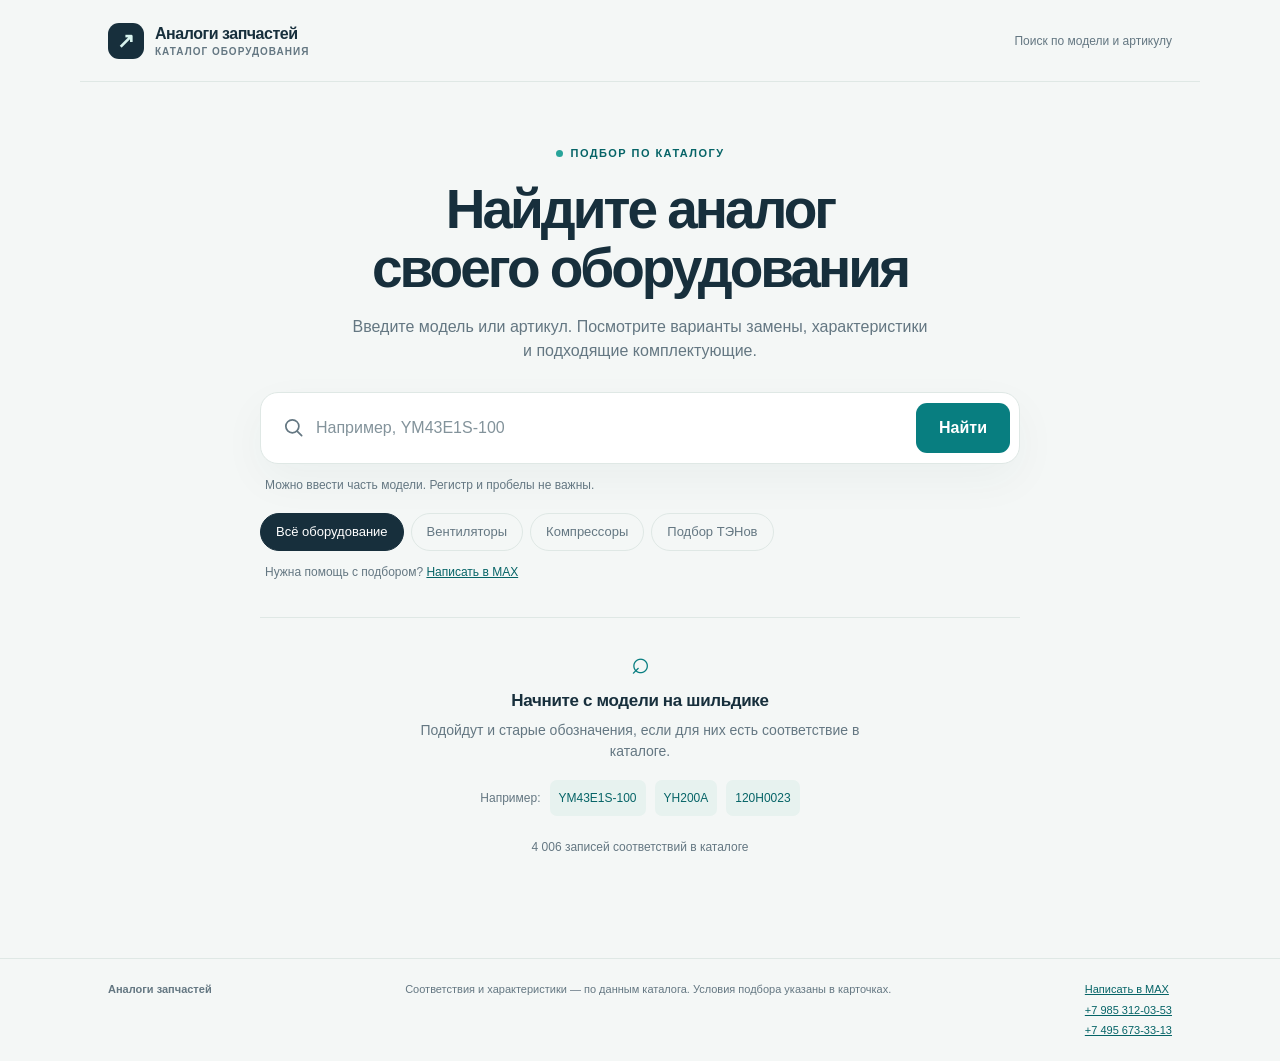
==== index.html @ 57da856e "Add files via upload" ====
<!doctype html>
<html lang="ru">
<head>
<meta charset="utf-8"><meta name="viewport" content="width=device-width, initial-scale=1"><meta name="theme-color" content="#f4f7f6">
<meta name="description" content="Поиск аналогов запчастей по модели или артикулу. Компрессоры, вентиляторы и подбор ТЭНов.">
<title>Аналоги запчастей — поиск по каталогу</title>
<link rel="stylesheet" href="./assets/site.css">
<script defer src="./assets/vendor/jszip.min.js"></script><script type="module" src="./assets/app.js"></script>
</head>
<body>
<header class="shell topbar"><a class="brand" href="./" aria-label="Аналоги запчастей, главная"><span class="mark" aria-hidden="true">↗</span><span>Аналоги запчастей<small>Каталог оборудования</small></span></a><span class="top-note">Поиск по модели и артикулу</span></header>
<main class="shell">
<section class="intro"><div class="eyebrow"><span class="dot"></span>Подбор по каталогу</div><h1>Найдите аналог<br>своего оборудования</h1><p>Введите модель или артикул. Посмотрите варианты замены, характеристики и подходящие комплектующие.</p></section>
<section class="search-area" aria-label="Поиск оборудования">
<form class="search-card" id="searchForm" role="search"><svg class="search-icon" viewBox="0 0 24 24" fill="none" aria-hidden="true"><circle cx="10.8" cy="10.8" r="6.8" stroke="currentColor" stroke-width="1.8"/><path d="m16 16 4.5 4.5" stroke="currentColor" stroke-width="1.8" stroke-linecap="round"/></svg><input id="query" type="search" autocomplete="off" aria-label="Модель или артикул" placeholder="Например, YM43E1S-100" maxlength="180" aria-describedby="searchHint"><button class="clear" type="button" id="clearBtn" aria-label="Очистить поиск" hidden>×</button><button class="primary search-btn" type="submit" id="findBtn" disabled>Найти</button></form>
<p class="hint" id="searchHint">Можно ввести часть модели. Регистр и пробелы не важны.</p><div class="filters" id="filters" role="group" aria-label="Категория оборудования"><button class="chip active" type="button" data-category="" aria-pressed="true">Всё оборудование</button></div><p class="hint max-slot"></p></section>
<div class="load-state" id="loadState" role="status"><span class="spinner" aria-hidden="true"></span>Загружаем каталог…</div>
<section class="welcome" id="welcome" hidden><div class="welcome-icon" aria-hidden="true">⌕</div><h2>Начните с модели на шильдике</h2><p>Подойдут и старые обозначения, если для них есть соответствие в каталоге.</p><div class="examples"><span>Например:</span><button type="button" data-example="YM43E1S-100">YM43E1S-100</button><button type="button" data-example="YH200A">YH200A</button><button type="button" data-example="120H0023">120H0023</button></div><span class="catalog-count" id="catalogCount"></span></section>
<section class="results" id="results" hidden aria-label="Результаты поиска"><div class="results-head"><h2>Результаты поиска</h2><span class="count" id="count" role="status"></span></div><div class="cards" id="cards"></div><button class="secondary more" id="moreBtn" type="button" hidden>Показать ещё</button></section>
<section class="empty-state" id="empty" hidden><h2>В каталоге не нашлось совпадений</h2><p>Проверьте модель или попробуйте другую часть кода.</p><p class="contact-slot"></p></section>
</main>
<footer><div class="shell foot"><strong>Аналоги запчастей</strong><span>Соответствия и характеристики — по данным каталога. Условия подбора указаны в карточках.</span><span class="contact-slot"></span></div></footer>
<div id="toast" class="toast" role="status" hidden></div>
</body></html>
---- assets/site.css ----
:root{--ink:#172f3c;--muted:#647782;--accent:#087e80;--accent-dark:#066467;--line:#dfe8e5;--paper:#fff;--bg:#f4f7f6;--soft:#e7f2ef;--shadow:0 16px 45px #163d3b0b;--danger:#a43232}
*{box-sizing:border-box}body{margin:0;background:var(--bg);color:var(--ink);font:16px/1.5 -apple-system,BlinkMacSystemFont,"Segoe UI",sans-serif;-webkit-font-smoothing:antialiased}button,input,select{font:inherit}button,a{-webkit-tap-highlight-color:transparent}button{cursor:pointer}button:disabled{opacity:.55;cursor:wait}a{color:var(--accent-dark)}button:focus-visible,a:focus-visible,summary:focus-visible,input:focus-visible{outline:3px solid #63b5ab;outline-offset:4px}[hidden]{display:none!important}.shell{max-width:1120px;margin:auto;padding:0 28px}.topbar{min-height:82px;display:flex;align-items:center;justify-content:space-between;gap:18px;border-bottom:1px solid var(--line)}.brand{display:flex;align-items:center;gap:11px;font-weight:750;letter-spacing:-.03em;color:var(--ink);text-decoration:none}.mark{width:36px;height:36px;border-radius:11px;background:var(--ink);display:grid;place-items:center;color:#d9f4ef;font-size:21px}.brand small{display:block;color:var(--muted);font-size:10px;letter-spacing:.1em;text-transform:uppercase;font-weight:650;margin-top:-2px}.top-note{font-size:12px;color:var(--muted)}main{min-height:calc(100vh - 162px);padding-top:58px!important;padding-bottom:72px!important}.intro{max-width:750px;margin:0 auto 29px;text-align:center}.eyebrow{display:inline-flex;align-items:center;gap:8px;color:var(--accent-dark);font-weight:750;font-size:11px;letter-spacing:.13em;text-transform:uppercase}.dot{width:7px;height:7px;background:#28a49a;border-radius:50%}h1{font-size:clamp(34px,5vw,55px);line-height:1.08;letter-spacing:-.055em;margin:16px 0;font-weight:720}.intro p{max-width:580px;margin:auto;color:var(--muted);font-size:16px}.search-area{max-width:760px;margin:auto}.search-card{background:var(--paper);border:1px solid var(--line);border-radius:18px;padding:9px;box-shadow:var(--shadow);display:flex;align-items:center;gap:7px}.search-icon{width:23px;height:23px;margin-left:12px;color:var(--muted);flex:none}.search-card input{min-width:0;flex:1;border:0;outline:0;background:transparent;color:var(--ink);font-size:16px;padding:14px 4px;width:100%}.search-card input:focus-visible{outline-offset:0;outline-width:2px;border-radius:6px}.search-card input::-webkit-search-cancel-button{display:none}.search-card input::placeholder{color:#83939b}.clear{border:0;background:transparent;color:var(--muted);border-radius:10px;min-width:38px;min-height:44px;font-size:22px}.clear:hover{background:var(--bg)}.primary{border:0;border-radius:11px;background:var(--accent);color:white;font-weight:650;padding:13px 23px;min-height:46px}.primary:hover{background:var(--accent-dark)}.hint{margin:12px 5px;color:var(--muted);font-size:12px}.filters{display:flex;flex-wrap:wrap;gap:7px;margin-top:19px}.chip{border:1px solid var(--line);border-radius:30px;background:transparent;padding:8px 15px;color:var(--muted);font-size:13px;min-height:38px}.chip.active{background:var(--ink);color:white;border-color:var(--ink)}.chip:hover:not(.active){background:white;color:var(--ink)}.load-state{max-width:760px;margin:32px auto;text-align:center;color:var(--muted);font-size:14px}.spinner{display:inline-block;width:15px;height:15px;border:2px solid var(--line);border-top-color:var(--accent);border-radius:50%;vertical-align:-2px;margin-right:10px;animation:spin 1s linear infinite}@keyframes spin{to{transform:rotate(360deg)}}.welcome{max-width:760px;text-align:center;margin:36px auto 0;padding:28px;border-top:1px solid var(--line)}.welcome-icon{font-size:32px;line-height:1;color:var(--accent)}.welcome h2{font-size:17px;margin:10px 0 7px;letter-spacing:-.02em}.welcome p{max-width:480px;margin:0 auto;color:var(--muted);font-size:14px}.examples{display:flex;flex-wrap:wrap;justify-content:center;align-items:center;gap:4px 9px;margin:18px 0;font-size:12px;color:var(--muted)}.examples button{border:0;background:var(--soft);border-radius:7px;color:var(--accent-dark);padding:7px 9px;min-height:36px}.catalog-count{color:var(--muted);font-size:12px}.results{margin:36px auto 0;max-width:960px}.results-head{display:flex;align-items:center;justify-content:space-between;gap:15px;margin-bottom:16px}.results-head h2{font-size:20px;letter-spacing:-.025em;margin:0}.count{font-size:12px;color:var(--muted);text-align:right}.cards{display:grid;grid-template-columns:1fr 1fr;gap:16px;align-items:start}.card{min-width:0;background:var(--paper);border:1px solid var(--line);border-radius:17px;overflow:hidden;box-shadow:0 5px 18px #183d3b04}.card-top{padding:19px 21px 17px;border-bottom:1px solid var(--line);background:linear-gradient(130deg,#f8fbfa,white)}.kicker{color:var(--muted);font-size:11px;letter-spacing:.07em;text-transform:uppercase;font-weight:650}.model{font-size:22px;font-weight:740;letter-spacing:-.035em;margin:3px 0;overflow-wrap:anywhere;white-space:pre-line}.brand-name{color:var(--muted);font-size:12px}.card-category{display:inline-block;margin-top:9px;font-size:10px;letter-spacing:.03em;background:var(--soft);color:var(--accent-dark);padding:3px 8px;border-radius:6px}.match{padding:17px 21px;border-bottom:1px solid var(--line)}.match:last-child{border-bottom:0}.match-label{font-size:11px;color:var(--accent-dark);font-weight:650;margin-bottom:5px}.match-label.caution{color:#946322}.match-line{display:flex;align-items:start;justify-content:space-between;gap:10px}.match-model{font-size:16px;font-weight:680;overflow-wrap:anywhere;white-space:pre-line;line-height:1.4}.copy{display:inline-flex;align-items:center;gap:5px;flex:none;border:1px solid var(--line);background:white;color:var(--muted);padding:7px 9px;border-radius:8px;font-size:11px;min-height:36px}.copy:hover{border-color:var(--accent);color:var(--accent)}.copy svg{width:13px;height:13px}.details{margin-top:11px;font-size:12px;color:var(--muted)}summary{cursor:pointer;min-height:28px;padding:3px 0;color:var(--accent-dark);list-style-position:inside}.spec-block{margin:10px 0;white-space:pre-line;overflow-wrap:anywhere}.spec-block strong{display:block;color:var(--ink);font-size:11px;margin-bottom:3px}.spec-block p{margin:0}.card-more{border:0;border-top:1px solid var(--line);width:100%;color:var(--accent-dark);background:#fafcfb;padding:13px;font-size:13px}.secondary{border:1px solid var(--line);border-radius:10px;background:white;color:var(--ink);min-height:44px;padding:10px 20px;font-weight:600}.secondary:hover{border-color:var(--accent)}.more{display:block;margin:24px auto 0}.empty-state{max-width:760px;margin:34px auto;text-align:center;padding:32px 22px;border:1px dashed #ccdcd7;border-radius:16px;color:var(--muted)}.empty-state h2{color:var(--ink);font-size:18px;margin:0 0 8px}.empty-state p{font-size:14px;margin:6px 0}.load-error{background:#fff7f3;border:1px solid #efd4c4;border-radius:14px;padding:22px;color:var(--ink)}.load-error p{margin:5px 0 15px}.contact-slot:empty{display:none}footer{border-top:1px solid var(--line);padding:22px 0;color:var(--muted);font-size:11px}.foot{display:flex;justify-content:space-between;gap:15px;align-items:start}.foot strong{white-space:nowrap;font-weight:650}.foot>span{max-width:600px}.contacts{display:flex;flex-direction:column;gap:4px;white-space:nowrap}.toast{position:fixed;bottom:24px;left:50%;transform:translateX(-50%);z-index:10;max-width:calc(100vw - 32px);background:var(--ink);color:white;padding:12px 21px;border-radius:10px;font-size:14px;box-shadow:var(--shadow)}
.owner-intro{max-width:800px;margin-bottom:28px}.owner-intro h1{font-size:38px;margin:12px 0}.owner-intro p{color:var(--muted);max-width:690px}.uploads{display:grid;grid-template-columns:1fr 1fr;gap:18px}.upload-box{background:white;border:1px solid var(--line);border-radius:16px;padding:23px;min-width:0}.upload-box label{display:block;font-size:16px;font-weight:700;margin-bottom:7px}.upload-box p{font-size:13px;color:var(--muted);margin:0 0 17px}.upload-box input{max-width:100%;font-size:13px}.upload-box input::file-selector-button{border:1px solid var(--line);padding:9px 12px;border-radius:8px;background:var(--bg);color:var(--ink);cursor:pointer;margin-right:9px}.file-state{margin-top:15px;color:var(--muted);font-size:13px;overflow-wrap:anywhere}.check-actions{display:flex;gap:10px;align-items:center;margin:23px 0;flex-wrap:wrap}.check-results{margin-top:28px}.check-message{padding:21px;border-radius:14px;border:1px solid var(--line);background:white}.check-message.ok{background:var(--soft);border-color:#c5dfd5}.check-message.bad{background:#fff3f1;border-color:#efd1cc}.check-message h2{font-size:19px;margin:0 0 7px}.check-message p{font-size:14px;margin:5px 0;color:var(--muted)}.metrics{display:grid;grid-template-columns:repeat(4,1fr);gap:12px;margin:19px 0}.metric{background:white;border:1px solid var(--line);border-radius:12px;padding:17px;font-size:13px;color:var(--muted)}.metric b{display:block;font-size:28px;color:var(--ink);font-weight:700}.issue-list{padding-left:22px;font-size:13px}.issue-list li{margin-bottom:8px}.review-group{margin-top:18px;background:white;padding:18px 21px;border:1px solid var(--line);border-radius:13px}.review-group>summary{font-size:15px;font-weight:650}.review-row{border-top:1px solid var(--line);margin-top:14px;padding-top:14px;font-size:13px;overflow-wrap:anywhere}.review-row strong{display:block}.change-field{margin:10px 0;padding-left:12px;border-left:2px solid var(--line)}.before{color:#9b4840;white-space:pre-wrap}.after{color:var(--accent-dark);white-space:pre-wrap}.small-note{font-size:12px;color:var(--muted)}
@media(max-width:680px){.shell{padding:0 17px}.topbar{min-height:68px}.brand{font-size:15px;gap:8px}.mark{width:32px;height:32px}.top-note{display:none}main{padding-top:36px!important;padding-bottom:48px!important}.intro{margin-bottom:24px}h1{font-size:36px;margin:14px 0}.intro p{font-size:14px;max-width:340px}.search-card{padding:6px;gap:2px;border-radius:14px}.search-icon{margin-left:6px;width:20px;height:20px}.search-card input{padding:13px 3px}.search-card input::placeholder{font-size:13px}.primary.search-btn{padding:12px 13px;font-size:14px}.clear{min-width:29px}.hint{font-size:11px}.filters{gap:6px;margin-top:15px}.chip{font-size:12px;padding:8px 12px}.welcome{margin-top:25px;padding:23px 8px 4px}.welcome h2{font-size:16px}.welcome p{font-size:13px}.examples{gap:5px}.results{margin-top:28px}.results-head h2{font-size:17px}.count{font-size:11px}.cards{grid-template-columns:1fr;gap:13px}.card-top,.match{padding:16px 18px}.model{font-size:21px}.foot{display:block}.foot>span{display:block;margin-top:5px}.owner-intro h1{font-size:31px}.uploads{grid-template-columns:1fr}.upload-box{padding:20px}.metrics{grid-template-columns:1fr 1fr}.review-group{padding:15px}.metric{padding:13px}.check-actions{align-items:stretch;flex-direction:column}.check-actions button{width:100%}}
.contacts a{display:block}.has-query main{padding-top:30px!important}.has-query .intro h1{font-size:39px;margin:11px 0}.has-query .intro p{display:none}.has-query .intro{margin-bottom:21px}.card>.match-wrap+.match-wrap{border-top:1px solid var(--line)}
@media(max-width:680px){.has-query main{padding-top:24px!important}.has-query .intro h1{font-size:28px;line-height:1.12}.has-query .intro{margin-bottom:20px}.has-query .results{margin-top:23px}.match{padding-top:14px;padding-bottom:14px}}
@media(prefers-reduced-motion:reduce){*{animation:none!important;scroll-behavior:auto!important}}
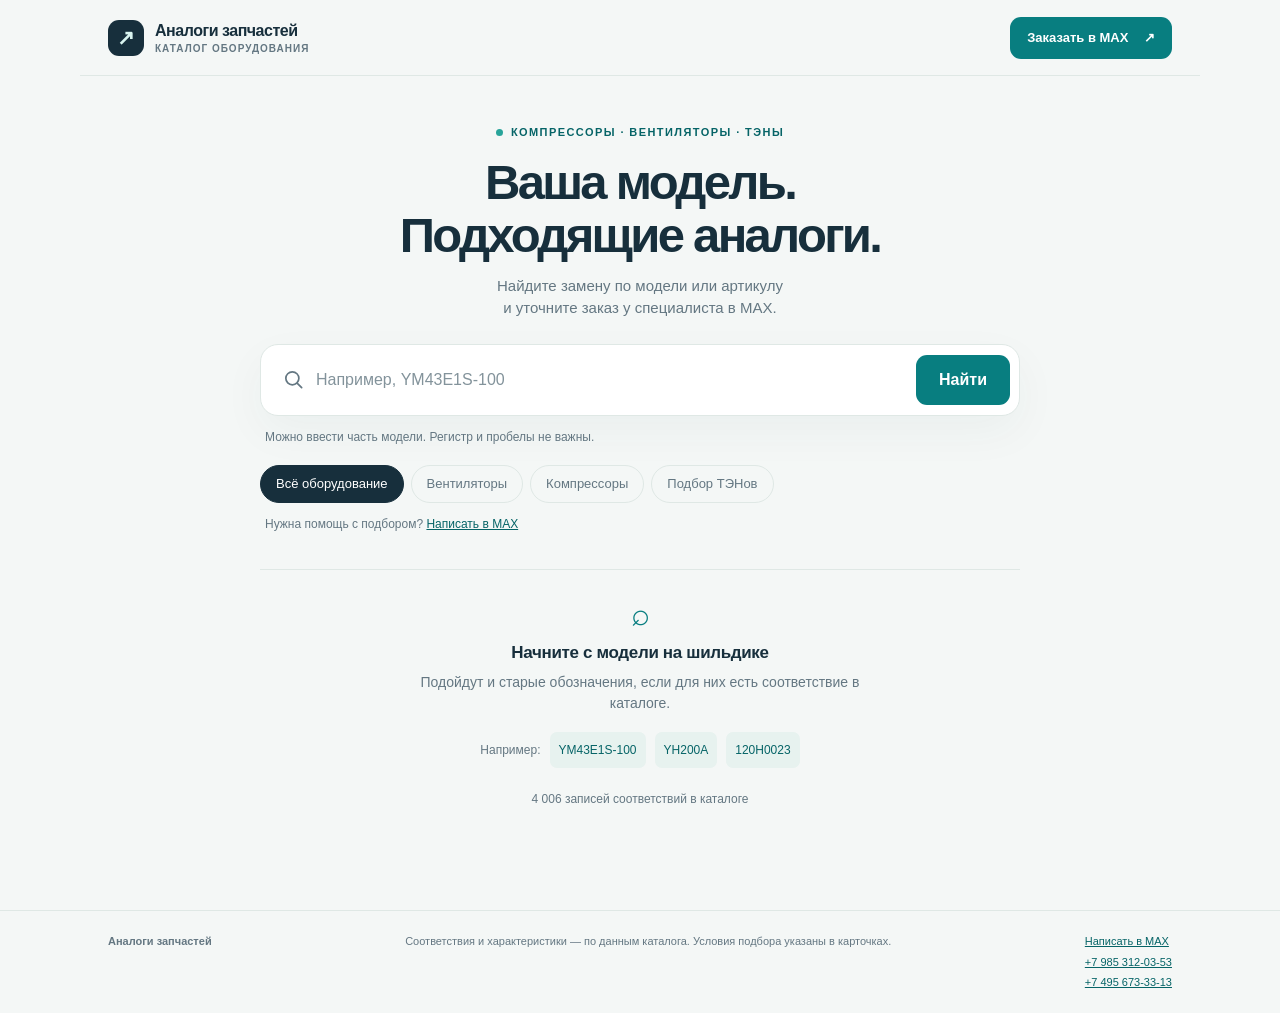
==== commit 8a716cdd: "Add files via upload" ====
--- a/index.html
+++ b/index.html
@@ -8,9 +8,9 @@
 <script defer src="./assets/vendor/jszip.min.js"></script><script type="module" src="./assets/app.js"></script>
 </head>
 <body>
-<header class="shell topbar"><a class="brand" href="./" aria-label="Аналоги запчастей, главная"><span class="mark" aria-hidden="true">↗</span><span>Аналоги запчастей<small>Каталог оборудования</small></span></a><span class="top-note">Поиск по модели и артикулу</span></header>
+<header class="shell topbar"><a class="brand" href="./" aria-label="Аналоги запчастей, главная"><span class="mark" aria-hidden="true">↗</span><span>Аналоги запчастей<small>Каталог оборудования</small></span></a><button type="button" class="primary header-order" id="headerOrder">Заказать в MAX <span aria-hidden="true">↗</span></button></header>
 <main class="shell">
-<section class="intro"><div class="eyebrow"><span class="dot"></span>Подбор по каталогу</div><h1>Найдите аналог<br>своего оборудования</h1><p>Введите модель или артикул. Посмотрите варианты замены, характеристики и подходящие комплектующие.</p></section>
+<section class="intro"><div class="eyebrow"><span class="dot"></span>Компрессоры · вентиляторы · ТЭНы</div><h1>Ваша модель.<br> Подходящие аналоги.</h1><p>Найдите замену по модели или артикулу<br>и уточните заказ у специалиста в MAX.</p></section>
 <section class="search-area" aria-label="Поиск оборудования">
 <form class="search-card" id="searchForm" role="search"><svg class="search-icon" viewBox="0 0 24 24" fill="none" aria-hidden="true"><circle cx="10.8" cy="10.8" r="6.8" stroke="currentColor" stroke-width="1.8"/><path d="m16 16 4.5 4.5" stroke="currentColor" stroke-width="1.8" stroke-linecap="round"/></svg><input id="query" type="search" autocomplete="off" aria-label="Модель или артикул" placeholder="Например, YM43E1S-100" maxlength="180" aria-describedby="searchHint"><button class="clear" type="button" id="clearBtn" aria-label="Очистить поиск" hidden>×</button><button class="primary search-btn" type="submit" id="findBtn" disabled>Найти</button></form>
 <p class="hint" id="searchHint">Можно ввести часть модели. Регистр и пробелы не важны.</p><div class="filters" id="filters" role="group" aria-label="Категория оборудования"><button class="chip active" type="button" data-category="" aria-pressed="true">Всё оборудование</button></div><p class="hint max-slot"></p></section>
@@ -21,4 +21,6 @@
 </main>
 <footer><div class="shell foot"><strong>Аналоги запчастей</strong><span>Соответствия и характеристики — по данным каталога. Условия подбора указаны в карточках.</span><span class="contact-slot"></span></div></footer>
 <div id="toast" class="toast" role="status" hidden></div>
+<dialog id="orderDialog" class="order-dialog" aria-labelledby="orderTitle"><div class="dialog-head"><div><span class="eyebrow">Связь со специалистом</span><h2 id="orderTitle">Заказать запчасть</h2></div><button type="button" class="dialog-close" id="closeOrder" aria-label="Закрыть">×</button></div><p class="order-description">Наличие и стоимость уточняются в переписке. Скопируйте сообщение и отправьте его специалисту в MAX.</p><label for="orderMessage">Сообщение для заказа</label><textarea id="orderMessage" rows="5"></textarea><div class="order-steps"><button type="button" class="secondary" id="copyOrder">1. Скопировать сообщение</button><a class="primary max-button" id="openMax" target="_blank" rel="noopener noreferrer">2. Открыть MAX ↗</a></div><p class="small-note" id="orderCopyStatus" role="status">Сообщение можно дополнить перед копированием.</p></dialog>
 </body></html>
+
--- a/assets/site.css
+++ b/assets/site.css
@@ -4,4 +4,8 @@
 @media(max-width:680px){.shell{padding:0 17px}.topbar{min-height:68px}.brand{font-size:15px;gap:8px}.mark{width:32px;height:32px}.top-note{display:none}main{padding-top:36px!important;padding-bottom:48px!important}.intro{margin-bottom:24px}h1{font-size:36px;margin:14px 0}.intro p{font-size:14px;max-width:340px}.search-card{padding:6px;gap:2px;border-radius:14px}.search-icon{margin-left:6px;width:20px;height:20px}.search-card input{padding:13px 3px}.search-card input::placeholder{font-size:13px}.primary.search-btn{padding:12px 13px;font-size:14px}.clear{min-width:29px}.hint{font-size:11px}.filters{gap:6px;margin-top:15px}.chip{font-size:12px;padding:8px 12px}.welcome{margin-top:25px;padding:23px 8px 4px}.welcome h2{font-size:16px}.welcome p{font-size:13px}.examples{gap:5px}.results{margin-top:28px}.results-head h2{font-size:17px}.count{font-size:11px}.cards{grid-template-columns:1fr;gap:13px}.card-top,.match{padding:16px 18px}.model{font-size:21px}.foot{display:block}.foot>span{display:block;margin-top:5px}.owner-intro h1{font-size:31px}.uploads{grid-template-columns:1fr}.upload-box{padding:20px}.metrics{grid-template-columns:1fr 1fr}.review-group{padding:15px}.metric{padding:13px}.check-actions{align-items:stretch;flex-direction:column}.check-actions button{width:100%}}
 .contacts a{display:block}.has-query main{padding-top:30px!important}.has-query .intro h1{font-size:39px;margin:11px 0}.has-query .intro p{display:none}.has-query .intro{margin-bottom:21px}.card>.match-wrap+.match-wrap{border-top:1px solid var(--line)}
 @media(max-width:680px){.has-query main{padding-top:24px!important}.has-query .intro h1{font-size:28px;line-height:1.12}.has-query .intro{margin-bottom:20px}.has-query .results{margin-top:23px}.match{padding-top:14px;padding-bottom:14px}}
+/* Search-first catalogue: the replacement code is the primary content. */
+.topbar{position:sticky;top:0;background:var(--bg);z-index:5;min-height:76px}.header-order{font-size:13px;padding:11px 17px;min-height:42px;white-space:nowrap}.header-order span{margin-left:12px}main{padding-top:43px!important}.intro h1{font-size:clamp(34px,4vw,49px);margin:13px 0}.intro p{font-size:15px}.intro{margin-bottom:24px}.has-query main{padding-top:23px!important}.has-query .intro{margin-bottom:17px}.has-query .intro .eyebrow{display:none}.has-query .intro h1{font-size:26px;line-height:1.2;margin:0}.has-query .intro h1 br{display:none}.results{max-width:960px;margin-top:28px}.cards{grid-template-columns:1fr;gap:25px}.card{border-radius:18px;box-shadow:var(--shadow)}.exact-card{border-color:#b7d8ce}.card-top{padding:21px 24px;background:#eaf3ef}.similar-card .card-top{background:#f1f4f3}.found-context{display:flex;justify-content:space-between;gap:10px;align-items:center;margin-bottom:9px}.kicker{font-size:11px;letter-spacing:.06em}.match-status{font-size:11px;color:var(--accent-dark);font-weight:600}.similar-card .match-status{color:var(--muted)}.model{font-size:26px;line-height:1.25;margin:3px 0 7px}.source-meta{display:flex;gap:7px 14px;flex-wrap:wrap;align-items:center;color:var(--muted);font-size:12px}.source-meta>span+span:not(.voltage){border-left:1px solid #cbdad4;padding-left:14px}.voltage{display:inline-block;background:#fff0d0;border:1px solid #e5c991;border-radius:5px;padding:2px 7px;font-size:11px;color:#765312;font-weight:750;letter-spacing:0;white-space:nowrap}.options-section{padding:20px 24px 23px}.options-section+.options-section{border-top:1px solid var(--line)}.options-heading{display:flex;align-items:center;gap:10px;margin-bottom:15px}.options-heading h3{font-size:17px;margin:0;letter-spacing:-.025em}.options-heading>span{font-size:11px;min-width:24px;text-align:center;padding:2px 6px;border-radius:20px;background:var(--soft);color:var(--accent-dark);font-weight:700}.options-grid{display:grid;grid-template-columns:1fr 1fr;gap:12px}.options-grid>.match{padding:16px 17px;background:white;border:1px solid var(--line);border-radius:12px;min-width:0}.match-label{font-size:11px;font-weight:700;margin-bottom:5px}.match-model{font-size:20px;line-height:1.3;font-weight:750;letter-spacing:-.025em;margin:0;white-space:pre-line;overflow-wrap:anywhere}.option-title{display:flex;gap:7px;align-items:center;flex-wrap:wrap;margin-bottom:4px}.brand-name{font-size:12px}.quick-specs{font-size:12px;color:var(--muted);line-height:1.5;margin:10px 0 0;overflow-wrap:anywhere}.match-actions{display:flex;gap:8px;align-items:center;flex-wrap:wrap;margin-top:13px}.option-order{min-height:38px;padding:8px 12px;font-size:12px;border-radius:8px}.copy{min-height:38px;font-size:11px;padding:8px 10px}.details{margin-top:9px;font-size:12px}.details summary{font-size:11px;min-height:30px}.spec-block{line-height:1.6}.order-dialog{border:1px solid var(--line);border-radius:19px;background:var(--paper);color:var(--ink);padding:27px;max-width:570px;width:calc(100% - 32px);max-height:calc(100dvh - 32px);box-shadow:0 24px 90px #102b3240;overflow-y:auto}.order-dialog::backdrop{background:#132d3a66;backdrop-filter:blur(3px)}.dialog-head{display:flex;justify-content:space-between;gap:10px;align-items:start}.dialog-head h2{font-size:25px;letter-spacing:-.03em;margin:7px 0}.dialog-close{border:1px solid var(--line);background:var(--bg);border-radius:10px;min-width:38px;min-height:38px;color:var(--ink);font-size:24px;line-height:1}.order-description{color:var(--muted);font-size:14px;margin:10px 0 20px}.order-dialog label{display:block;font-size:12px;font-weight:700;margin-bottom:8px}.order-dialog textarea{width:100%;resize:vertical;min-height:150px;max-height:310px;border:1px solid #c9d9d2;border-radius:10px;background:#f8fbf9;color:var(--ink);font-family:inherit;font-size:14px;line-height:1.65;padding:14px}.order-steps{display:grid;grid-template-columns:1fr 1fr;gap:9px;margin:17px 0 12px}.order-steps>*{text-align:center;font-size:12px;min-height:44px;padding:12px 9px;border-radius:9px}.max-button{display:block;text-decoration:none}.order-dialog .small-note{margin:0;min-height:34px}
+@media(max-width:680px){.topbar{min-height:68px;gap:8px}.brand{font-size:13px;gap:7px}.brand small{font-size:8px}.mark{width:29px;height:29px;border-radius:9px}.header-order{font-size:11px;padding:10px 11px;min-height:38px}.header-order span{display:none}.intro .eyebrow{font-size:9px;letter-spacing:.08em}.intro h1{font-size:34px}.has-query main{padding-top:18px!important}.has-query .intro h1{font-size:19px}.has-query .intro{margin-bottom:15px}.has-query .intro h1 br{display:inline}.has-query .intro h1 br:after{content:' '}.filters{margin-top:12px}.has-query .results{margin-top:20px}.results-head h2{font-size:16px}.count{font-size:10px}.cards{gap:18px}.card-top{padding:17px}.found-context{align-items:start}.match-status{font-size:10px;text-align:right}.model{font-size:23px}.source-meta{font-size:11px;gap:6px 10px}.source-meta>span+span:not(.voltage){padding-left:10px}.options-section{padding:17px 13px}.options-heading{margin:0 4px 12px}.options-heading h3{font-size:16px}.options-grid{grid-template-columns:1fr;gap:10px}.options-grid>.match{padding:15px}.match-model{font-size:21px}.match-actions{gap:7px;margin-top:12px}.option-order{font-size:12px;flex:1;min-height:41px}.copy{min-height:41px}.quick-specs{font-size:12px}.order-dialog{padding:20px}.dialog-head h2{font-size:22px}.order-steps{grid-template-columns:1fr}.order-steps>*{font-size:13px}.order-dialog textarea{font-size:16px}.order-description{font-size:13px}}
 @media(prefers-reduced-motion:reduce){*{animation:none!important;scroll-behavior:auto!important}}
+
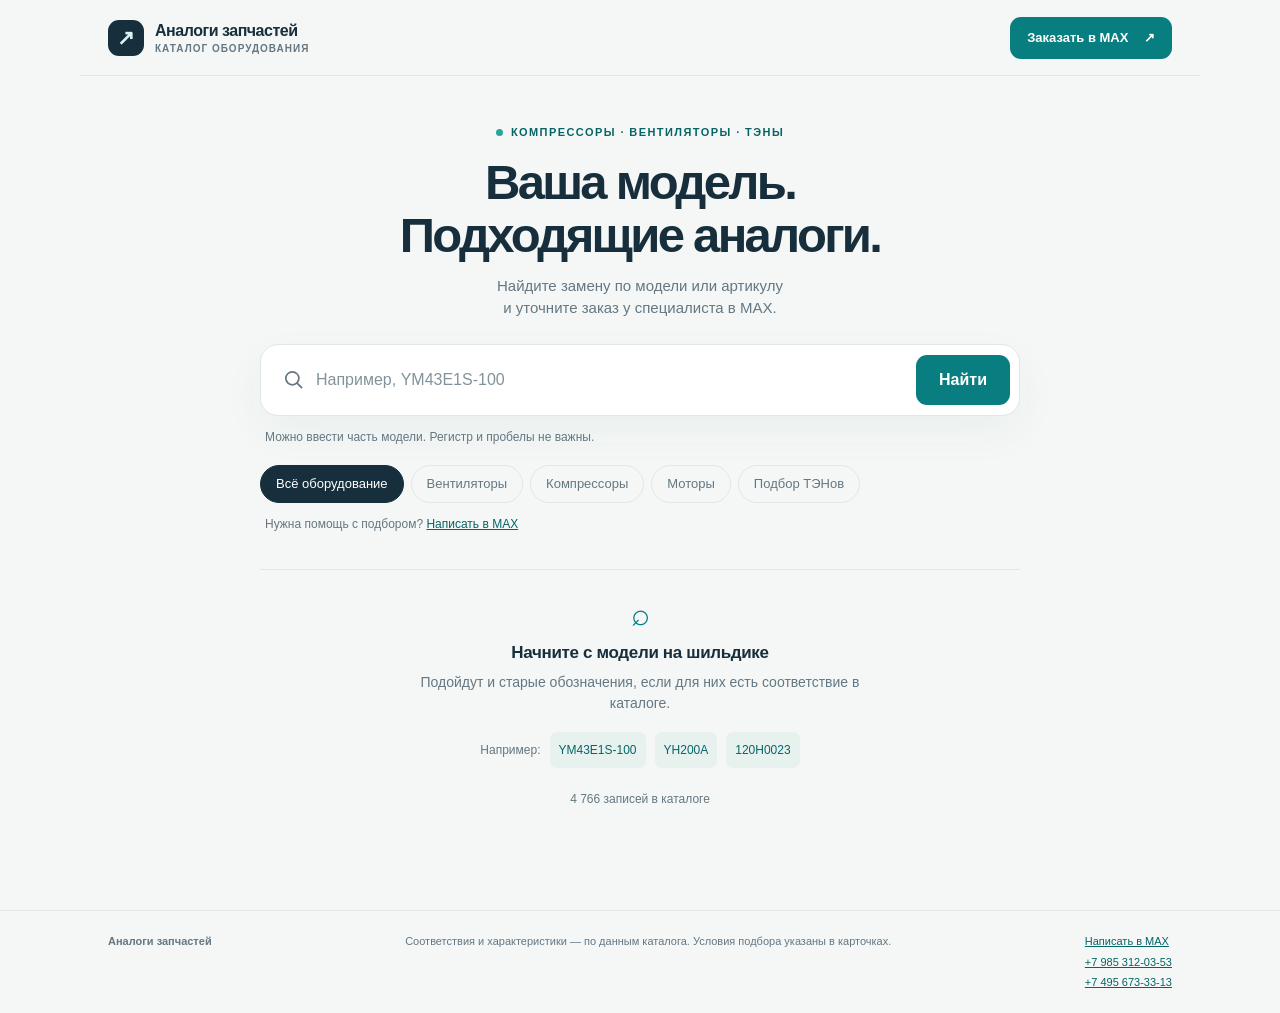
==== commit 072a0b64: "Add files via upload" ====
--- a/index.html
+++ b/index.html
@@ -16,7 +16,7 @@
 <p class="hint" id="searchHint">Можно ввести часть модели. Регистр и пробелы не важны.</p><div class="filters" id="filters" role="group" aria-label="Категория оборудования"><button class="chip active" type="button" data-category="" aria-pressed="true">Всё оборудование</button></div><p class="hint max-slot"></p></section>
 <div class="load-state" id="loadState" role="status"><span class="spinner" aria-hidden="true"></span>Загружаем каталог…</div>
 <section class="welcome" id="welcome" hidden><div class="welcome-icon" aria-hidden="true">⌕</div><h2>Начните с модели на шильдике</h2><p>Подойдут и старые обозначения, если для них есть соответствие в каталоге.</p><div class="examples"><span>Например:</span><button type="button" data-example="YM43E1S-100">YM43E1S-100</button><button type="button" data-example="YH200A">YH200A</button><button type="button" data-example="120H0023">120H0023</button></div><span class="catalog-count" id="catalogCount"></span></section>
-<section class="results" id="results" hidden aria-label="Результаты поиска"><div class="results-head"><h2>Результаты поиска</h2><span class="count" id="count" role="status"></span></div><div class="cards" id="cards"></div><button class="secondary more" id="moreBtn" type="button" hidden>Показать ещё</button></section>
+<section class="results" id="results" hidden aria-label="Результаты поиска"><div class="results-head"><h2>Результаты поиска</h2><span class="count" id="count" role="status"></span></div><div class="cards" id="cards"></div><button class="secondary more" id="moreBtn" type="button" hidden>Показать ещё</button><button class="secondary more" id="similarBtn" type="button" hidden>Показать похожие обозначения</button></section>
 <section class="empty-state" id="empty" hidden><h2>В каталоге не нашлось совпадений</h2><p>Проверьте модель или попробуйте другую часть кода.</p><p class="contact-slot"></p></section>
 </main>
 <footer><div class="shell foot"><strong>Аналоги запчастей</strong><span>Соответствия и характеристики — по данным каталога. Условия подбора указаны в карточках.</span><span class="contact-slot"></span></div></footer>
--- a/assets/site.css
+++ b/assets/site.css
@@ -7,5 +7,12 @@
 /* Search-first catalogue: the replacement code is the primary content. */
 .topbar{position:sticky;top:0;background:var(--bg);z-index:5;min-height:76px}.header-order{font-size:13px;padding:11px 17px;min-height:42px;white-space:nowrap}.header-order span{margin-left:12px}main{padding-top:43px!important}.intro h1{font-size:clamp(34px,4vw,49px);margin:13px 0}.intro p{font-size:15px}.intro{margin-bottom:24px}.has-query main{padding-top:23px!important}.has-query .intro{margin-bottom:17px}.has-query .intro .eyebrow{display:none}.has-query .intro h1{font-size:26px;line-height:1.2;margin:0}.has-query .intro h1 br{display:none}.results{max-width:960px;margin-top:28px}.cards{grid-template-columns:1fr;gap:25px}.card{border-radius:18px;box-shadow:var(--shadow)}.exact-card{border-color:#b7d8ce}.card-top{padding:21px 24px;background:#eaf3ef}.similar-card .card-top{background:#f1f4f3}.found-context{display:flex;justify-content:space-between;gap:10px;align-items:center;margin-bottom:9px}.kicker{font-size:11px;letter-spacing:.06em}.match-status{font-size:11px;color:var(--accent-dark);font-weight:600}.similar-card .match-status{color:var(--muted)}.model{font-size:26px;line-height:1.25;margin:3px 0 7px}.source-meta{display:flex;gap:7px 14px;flex-wrap:wrap;align-items:center;color:var(--muted);font-size:12px}.source-meta>span+span:not(.voltage){border-left:1px solid #cbdad4;padding-left:14px}.voltage{display:inline-block;background:#fff0d0;border:1px solid #e5c991;border-radius:5px;padding:2px 7px;font-size:11px;color:#765312;font-weight:750;letter-spacing:0;white-space:nowrap}.options-section{padding:20px 24px 23px}.options-section+.options-section{border-top:1px solid var(--line)}.options-heading{display:flex;align-items:center;gap:10px;margin-bottom:15px}.options-heading h3{font-size:17px;margin:0;letter-spacing:-.025em}.options-heading>span{font-size:11px;min-width:24px;text-align:center;padding:2px 6px;border-radius:20px;background:var(--soft);color:var(--accent-dark);font-weight:700}.options-grid{display:grid;grid-template-columns:1fr 1fr;gap:12px}.options-grid>.match{padding:16px 17px;background:white;border:1px solid var(--line);border-radius:12px;min-width:0}.match-label{font-size:11px;font-weight:700;margin-bottom:5px}.match-model{font-size:20px;line-height:1.3;font-weight:750;letter-spacing:-.025em;margin:0;white-space:pre-line;overflow-wrap:anywhere}.option-title{display:flex;gap:7px;align-items:center;flex-wrap:wrap;margin-bottom:4px}.brand-name{font-size:12px}.quick-specs{font-size:12px;color:var(--muted);line-height:1.5;margin:10px 0 0;overflow-wrap:anywhere}.match-actions{display:flex;gap:8px;align-items:center;flex-wrap:wrap;margin-top:13px}.option-order{min-height:38px;padding:8px 12px;font-size:12px;border-radius:8px}.copy{min-height:38px;font-size:11px;padding:8px 10px}.details{margin-top:9px;font-size:12px}.details summary{font-size:11px;min-height:30px}.spec-block{line-height:1.6}.order-dialog{border:1px solid var(--line);border-radius:19px;background:var(--paper);color:var(--ink);padding:27px;max-width:570px;width:calc(100% - 32px);max-height:calc(100dvh - 32px);box-shadow:0 24px 90px #102b3240;overflow-y:auto}.order-dialog::backdrop{background:#132d3a66;backdrop-filter:blur(3px)}.dialog-head{display:flex;justify-content:space-between;gap:10px;align-items:start}.dialog-head h2{font-size:25px;letter-spacing:-.03em;margin:7px 0}.dialog-close{border:1px solid var(--line);background:var(--bg);border-radius:10px;min-width:38px;min-height:38px;color:var(--ink);font-size:24px;line-height:1}.order-description{color:var(--muted);font-size:14px;margin:10px 0 20px}.order-dialog label{display:block;font-size:12px;font-weight:700;margin-bottom:8px}.order-dialog textarea{width:100%;resize:vertical;min-height:150px;max-height:310px;border:1px solid #c9d9d2;border-radius:10px;background:#f8fbf9;color:var(--ink);font-family:inherit;font-size:14px;line-height:1.65;padding:14px}.order-steps{display:grid;grid-template-columns:1fr 1fr;gap:9px;margin:17px 0 12px}.order-steps>*{text-align:center;font-size:12px;min-height:44px;padding:12px 9px;border-radius:9px}.max-button{display:block;text-decoration:none}.order-dialog .small-note{margin:0;min-height:34px}
 @media(max-width:680px){.topbar{min-height:68px;gap:8px}.brand{font-size:13px;gap:7px}.brand small{font-size:8px}.mark{width:29px;height:29px;border-radius:9px}.header-order{font-size:11px;padding:10px 11px;min-height:38px}.header-order span{display:none}.intro .eyebrow{font-size:9px;letter-spacing:.08em}.intro h1{font-size:34px}.has-query main{padding-top:18px!important}.has-query .intro h1{font-size:19px}.has-query .intro{margin-bottom:15px}.has-query .intro h1 br{display:inline}.has-query .intro h1 br:after{content:' '}.filters{margin-top:12px}.has-query .results{margin-top:20px}.results-head h2{font-size:16px}.count{font-size:10px}.cards{gap:18px}.card-top{padding:17px}.found-context{align-items:start}.match-status{font-size:10px;text-align:right}.model{font-size:23px}.source-meta{font-size:11px;gap:6px 10px}.source-meta>span+span:not(.voltage){padding-left:10px}.options-section{padding:17px 13px}.options-heading{margin:0 4px 12px}.options-heading h3{font-size:16px}.options-grid{grid-template-columns:1fr;gap:10px}.options-grid>.match{padding:15px}.match-model{font-size:21px}.match-actions{gap:7px;margin-top:12px}.option-order{font-size:12px;flex:1;min-height:41px}.copy{min-height:41px}.quick-specs{font-size:12px}.order-dialog{padding:20px}.dialog-head h2{font-size:22px}.order-steps{grid-template-columns:1fr}.order-steps>*{font-size:13px}.order-dialog textarea{font-size:16px}.order-description{font-size:13px}}
+.context-explanation{font-size:13px;color:var(--muted);line-height:1.6;max-width:720px;margin:-3px 0 16px}.context-relation{font-size:12px;color:var(--muted);margin:8px 0 0;overflow-wrap:anywhere}.unknown-brand{color:#78858c;font-size:11px}.article-context{background:#fafcfb}.article-context .options-heading h3{font-size:16px}
+@media(max-width:680px){.options-heading{align-items:flex-start}.options-heading h3{line-height:1.4}.options-heading>span{flex:none;margin-top:2px}.context-explanation{font-size:12px;padding:0 4px}.article-context .options-heading h3{font-size:15px}}
+/* Compact replacement list: manufacturer + full model, one result per row. */
+.has-query .intro{display:none}.has-query .results{margin-top:22px}.options-section{padding:17px 22px}.options-grid{display:block;border-top:1px solid var(--line)}.options-grid>.match{display:grid;grid-template-columns:minmax(0,1fr) auto;align-items:center;gap:0 16px;padding:13px 0;border:0;border-bottom:1px solid var(--line);border-radius:0;background:transparent}.options-grid>.match:last-child{border-bottom:0}.result-main{min-width:0}.result-identity{display:flex;align-items:baseline;flex-wrap:wrap;gap:3px 10px}.result-identity .brand-name{font-size:14px;color:var(--muted)}.result-identity .unknown-brand{font-size:12px}.result-identity .match-model{font-size:18px;line-height:1.45}.match-label{font-size:10px;margin-bottom:2px;font-weight:600}.match-actions{margin:0;gap:6px;flex-wrap:nowrap}.option-order{font-size:11px;min-height:35px;padding:7px 12px}.copy{min-height:35px;padding:7px 9px}.context-relation{display:block;font-size:11px;margin-top:3px}.match>.details{grid-column:1/-1;margin-top:2px}.details summary{min-height:24px;padding:2px 0;font-size:10px}.options-heading{margin-bottom:10px}.options-heading h3{font-size:16px}.card-top{padding:17px 22px}.model{font-size:24px}.context-explanation{font-size:12px;margin-bottom:11px;line-height:1.5}.article-context{background:#fbfcfc}.card{box-shadow:none}.brand-name.unknown-brand{color:#7c878d}
+@media(max-width:680px){.options-section{padding:14px 16px}.options-heading{margin-left:0}.options-heading h3{font-size:15px}.options-grid>.match{gap:8px;padding:12px 0;grid-template-columns:1fr}.result-identity{gap:2px 8px}.result-identity .brand-name{font-size:13px}.result-identity .match-model{font-size:18px}.match-actions{justify-content:flex-start;margin-top:2px}.option-order{flex:none;min-height:36px;padding:7px 15px}.copy{min-height:36px}.match>.details{margin-top:0}.card-top{padding:15px 17px}.context-explanation{padding:0}.context-relation{margin-top:2px}}
+.options-grid .match-label{display:none}.options-grid .match-label.caution{display:block}.options-grid>.match{padding-top:11px;padding-bottom:11px}.result-identity .brand-name{font-size:14px}.result-identity .match-model{font-size:18px}
+.no-analog-state h3{font-size:18px;margin:0 0 7px}.no-analog-state p{font-size:14px;color:var(--muted);margin:0 0 16px}.no-analog-state{padding-top:24px;padding-bottom:24px}
 @media(prefers-reduced-motion:reduce){*{animation:none!important;scroll-behavior:auto!important}}
 
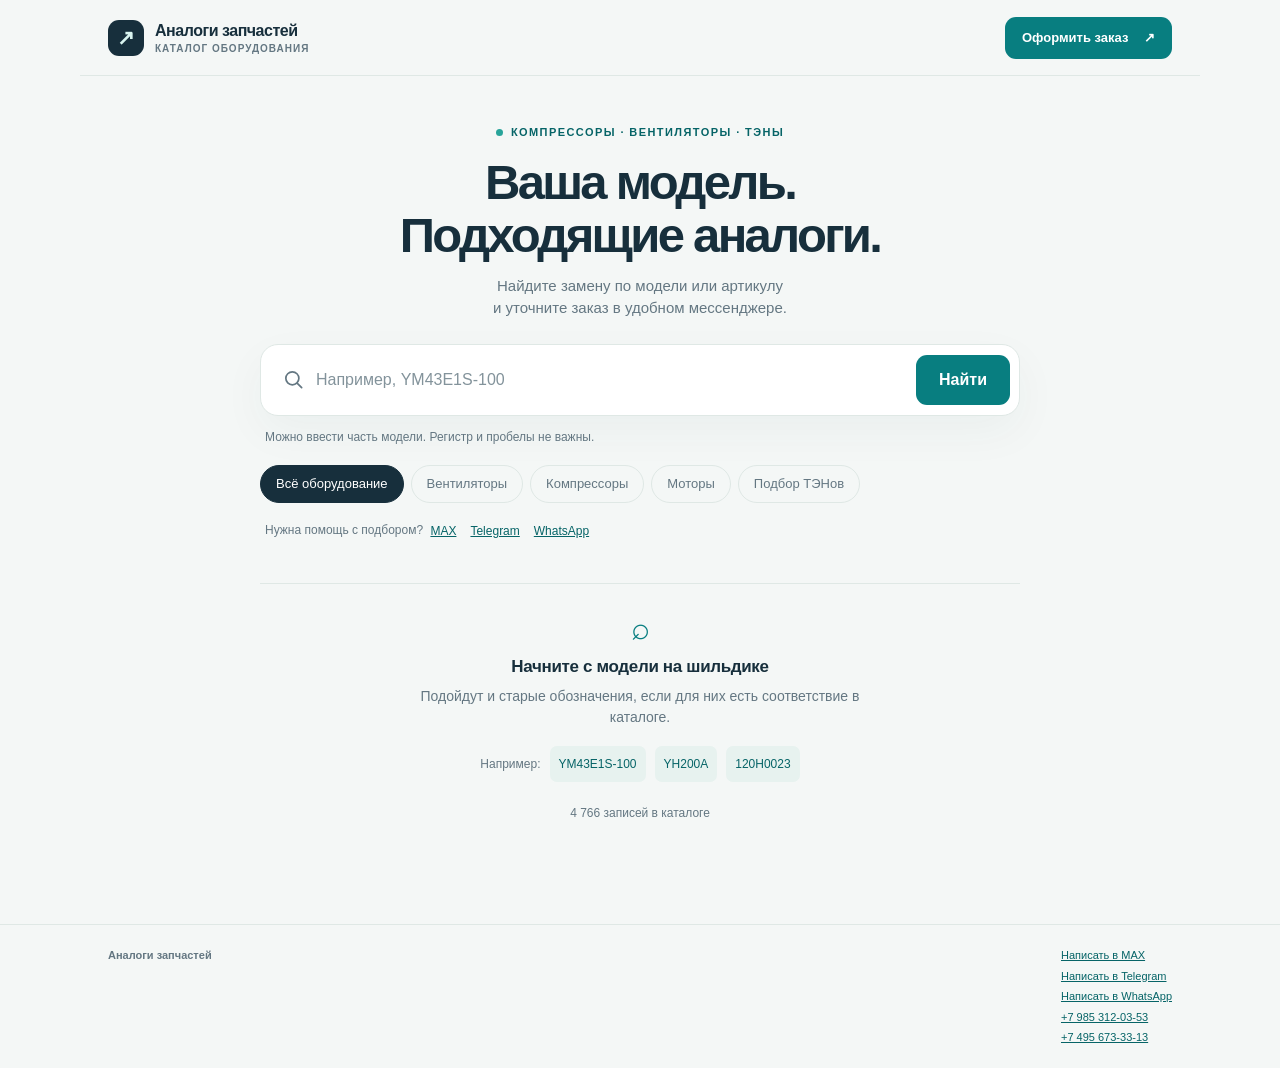
==== commit 84a52f6e: "Add files via upload" ====
--- a/index.html
+++ b/index.html
@@ -1,26 +1,26 @@
-<!doctype html>
-<html lang="ru">
-<head>
-<meta charset="utf-8"><meta name="viewport" content="width=device-width, initial-scale=1"><meta name="theme-color" content="#f4f7f6">
-<meta name="description" content="Поиск аналогов запчастей по модели или артикулу. Компрессоры, вентиляторы и подбор ТЭНов.">
-<title>Аналоги запчастей — поиск по каталогу</title>
-<link rel="stylesheet" href="./assets/site.css">
-<script defer src="./assets/vendor/jszip.min.js"></script><script type="module" src="./assets/app.js"></script>
-</head>
-<body>
-<header class="shell topbar"><a class="brand" href="./" aria-label="Аналоги запчастей, главная"><span class="mark" aria-hidden="true">↗</span><span>Аналоги запчастей<small>Каталог оборудования</small></span></a><button type="button" class="primary header-order" id="headerOrder">Заказать в MAX <span aria-hidden="true">↗</span></button></header>
-<main class="shell">
-<section class="intro"><div class="eyebrow"><span class="dot"></span>Компрессоры · вентиляторы · ТЭНы</div><h1>Ваша модель.<br> Подходящие аналоги.</h1><p>Найдите замену по модели или артикулу<br>и уточните заказ у специалиста в MAX.</p></section>
-<section class="search-area" aria-label="Поиск оборудования">
-<form class="search-card" id="searchForm" role="search"><svg class="search-icon" viewBox="0 0 24 24" fill="none" aria-hidden="true"><circle cx="10.8" cy="10.8" r="6.8" stroke="currentColor" stroke-width="1.8"/><path d="m16 16 4.5 4.5" stroke="currentColor" stroke-width="1.8" stroke-linecap="round"/></svg><input id="query" type="search" autocomplete="off" aria-label="Модель или артикул" placeholder="Например, YM43E1S-100" maxlength="180" aria-describedby="searchHint"><button class="clear" type="button" id="clearBtn" aria-label="Очистить поиск" hidden>×</button><button class="primary search-btn" type="submit" id="findBtn" disabled>Найти</button></form>
-<p class="hint" id="searchHint">Можно ввести часть модели. Регистр и пробелы не важны.</p><div class="filters" id="filters" role="group" aria-label="Категория оборудования"><button class="chip active" type="button" data-category="" aria-pressed="true">Всё оборудование</button></div><p class="hint max-slot"></p></section>
-<div class="load-state" id="loadState" role="status"><span class="spinner" aria-hidden="true"></span>Загружаем каталог…</div>
-<section class="welcome" id="welcome" hidden><div class="welcome-icon" aria-hidden="true">⌕</div><h2>Начните с модели на шильдике</h2><p>Подойдут и старые обозначения, если для них есть соответствие в каталоге.</p><div class="examples"><span>Например:</span><button type="button" data-example="YM43E1S-100">YM43E1S-100</button><button type="button" data-example="YH200A">YH200A</button><button type="button" data-example="120H0023">120H0023</button></div><span class="catalog-count" id="catalogCount"></span></section>
-<section class="results" id="results" hidden aria-label="Результаты поиска"><div class="results-head"><h2>Результаты поиска</h2><span class="count" id="count" role="status"></span></div><div class="cards" id="cards"></div><button class="secondary more" id="moreBtn" type="button" hidden>Показать ещё</button><button class="secondary more" id="similarBtn" type="button" hidden>Показать похожие обозначения</button></section>
-<section class="empty-state" id="empty" hidden><h2>В каталоге не нашлось совпадений</h2><p>Проверьте модель или попробуйте другую часть кода.</p><p class="contact-slot"></p></section>
-</main>
-<footer><div class="shell foot"><strong>Аналоги запчастей</strong><span>Соответствия и характеристики — по данным каталога. Условия подбора указаны в карточках.</span><span class="contact-slot"></span></div></footer>
-<div id="toast" class="toast" role="status" hidden></div>
-<dialog id="orderDialog" class="order-dialog" aria-labelledby="orderTitle"><div class="dialog-head"><div><span class="eyebrow">Связь со специалистом</span><h2 id="orderTitle">Заказать запчасть</h2></div><button type="button" class="dialog-close" id="closeOrder" aria-label="Закрыть">×</button></div><p class="order-description">Наличие и стоимость уточняются в переписке. Скопируйте сообщение и отправьте его специалисту в MAX.</p><label for="orderMessage">Сообщение для заказа</label><textarea id="orderMessage" rows="5"></textarea><div class="order-steps"><button type="button" class="secondary" id="copyOrder">1. Скопировать сообщение</button><a class="primary max-button" id="openMax" target="_blank" rel="noopener noreferrer">2. Открыть MAX ↗</a></div><p class="small-note" id="orderCopyStatus" role="status">Сообщение можно дополнить перед копированием.</p></dialog>
+<!doctype html>
+<html lang="ru">
+<head>
+<meta charset="utf-8"><meta name="viewport" content="width=device-width, initial-scale=1"><meta name="theme-color" content="#f4f7f6">
+<meta name="description" content="Поиск аналогов запчастей по модели или артикулу. Компрессоры, вентиляторы и подбор ТЭНов.">
+<title>Аналоги запчастей — поиск по каталогу</title>
+<link rel="stylesheet" href="./assets/site.css?v=20261116-2">
+<script defer src="./assets/vendor/jszip.min.js?v=20261116-2"></script><script type="module" src="./assets/app.js?v=20261116-2"></script>
+</head>
+<body>
+<header class="shell topbar"><a class="brand" href="./" aria-label="Аналоги запчастей, главная"><span class="mark" aria-hidden="true">↗</span><span>Аналоги запчастей<small>Каталог оборудования</small></span></a><button type="button" class="primary header-order" id="headerOrder">Оформить заказ <span aria-hidden="true">↗</span></button></header>
+<main class="shell">
+<section class="intro"><div class="eyebrow"><span class="dot"></span>Компрессоры · вентиляторы · ТЭНы</div><h1>Ваша модель.<br> Подходящие аналоги.</h1><p>Найдите замену по модели или артикулу<br>и уточните заказ в удобном мессенджере.</p></section>
+<section class="search-area" aria-label="Поиск оборудования">
+<form class="search-card" id="searchForm" role="search"><svg class="search-icon" viewBox="0 0 24 24" fill="none" aria-hidden="true"><circle cx="10.8" cy="10.8" r="6.8" stroke="currentColor" stroke-width="1.8"/><path d="m16 16 4.5 4.5" stroke="currentColor" stroke-width="1.8" stroke-linecap="round"/></svg><input id="query" type="search" autocomplete="off" aria-label="Модель или артикул" placeholder="Например, YM43E1S-100" maxlength="180" aria-describedby="searchHint"><button class="clear" type="button" id="clearBtn" aria-label="Очистить поиск" hidden>×</button><button class="primary search-btn" type="submit" id="findBtn" disabled>Найти</button></form>
+<p class="hint" id="searchHint">Можно ввести часть модели. Регистр и пробелы не важны.</p><div class="filters" id="filters" role="group" aria-label="Категория оборудования"><button class="chip active" type="button" data-category="" aria-pressed="true">Всё оборудование</button></div><p class="hint max-slot"></p></section>
+<div class="load-state" id="loadState" role="status"><span class="spinner" aria-hidden="true"></span>Загружаем каталог…</div>
+<section class="welcome" id="welcome" hidden><div class="welcome-icon" aria-hidden="true">⌕</div><h2>Начните с модели на шильдике</h2><p>Подойдут и старые обозначения, если для них есть соответствие в каталоге.</p><div class="examples"><span>Например:</span><button type="button" data-example="YM43E1S-100">YM43E1S-100</button><button type="button" data-example="YH200A">YH200A</button><button type="button" data-example="120H0023">120H0023</button></div><span class="catalog-count" id="catalogCount"></span></section>
+<section class="results" id="results" hidden aria-label="Результаты поиска"><div class="results-head"><h2>Результаты поиска</h2><span class="count" id="count" role="status"></span></div><div class="cards" id="cards"></div><button class="secondary more" id="moreBtn" type="button" hidden>Показать ещё</button><button class="secondary more" id="similarBtn" type="button" hidden>Показать похожие обозначения</button></section>
+<section class="empty-state" id="empty" hidden><h2>В каталоге не нашлось совпадений</h2><p>Проверьте модель или попробуйте другую часть кода.</p><p class="contact-slot"></p></section>
+</main>
+<footer><div class="shell foot"><strong>Аналоги запчастей</strong><span class="contact-slot"></span></div></footer>
+<div id="toast" class="toast" role="status" hidden></div>
+<dialog id="orderDialog" class="order-dialog" aria-labelledby="orderTitle"><div class="dialog-head"><div><span class="eyebrow">Связь со специалистом</span><h2 id="orderTitle">Заказать запчасть</h2></div><button type="button" class="dialog-close" id="closeOrder" aria-label="Закрыть">×</button></div><p class="order-description">Наличие и стоимость уточняются в переписке. Скопируйте сообщение и отправьте его специалисту в удобном мессенджере.</p><label for="orderMessage">Сообщение для заказа</label><textarea id="orderMessage" rows="5"></textarea><div class="order-steps"><button type="button" class="secondary" id="copyOrder">1. Скопировать сообщение</button><div class="messenger-choice"><p>2. Выберите мессенджер</p><div class="messenger-options" id="messengerOptions" aria-label="Связь со специалистом"></div></div></div><p class="small-note" id="orderCopyStatus" role="status">Сообщение можно дополнить перед копированием.</p></dialog>
 </body></html>
 
--- a/assets/site.css
+++ b/assets/site.css
@@ -14,5 +14,8 @@
 @media(max-width:680px){.options-section{padding:14px 16px}.options-heading{margin-left:0}.options-heading h3{font-size:15px}.options-grid>.match{gap:8px;padding:12px 0;grid-template-columns:1fr}.result-identity{gap:2px 8px}.result-identity .brand-name{font-size:13px}.result-identity .match-model{font-size:18px}.match-actions{justify-content:flex-start;margin-top:2px}.option-order{flex:none;min-height:36px;padding:7px 15px}.copy{min-height:36px}.match>.details{margin-top:0}.card-top{padding:15px 17px}.context-explanation{padding:0}.context-relation{margin-top:2px}}
 .options-grid .match-label{display:none}.options-grid .match-label.caution{display:block}.options-grid>.match{padding-top:11px;padding-bottom:11px}.result-identity .brand-name{font-size:14px}.result-identity .match-model{font-size:18px}
 .no-analog-state h3{font-size:18px;margin:0 0 7px}.no-analog-state p{font-size:14px;color:var(--muted);margin:0 0 16px}.no-analog-state{padding-top:24px;padding-bottom:24px}
+.source-evidence{margin-top:13px;padding:11px 12px;border-left:2px solid #bdd9d0;background:#f4f8f6;font-size:11px;overflow-wrap:anywhere}.source-evidence p{margin:5px 0;white-space:pre-line}.source-evidence small{color:var(--muted)}.basis-explanation{font-size:12px;line-height:1.6;color:var(--muted);margin:10px 0}
+.quick-messengers{display:inline-flex;flex-wrap:wrap;gap:5px 14px;margin-left:4px;vertical-align:middle}.quick-messengers a{display:inline-flex;align-items:center;min-height:32px}.order-steps{grid-template-columns:1fr;gap:17px}.order-steps>.messenger-choice{padding:0;text-align:left;min-height:0}.messenger-choice p{font-size:12px;color:var(--muted);font-weight:600;margin:0 0 9px}.messenger-options{display:grid;grid-template-columns:repeat(3,minmax(0,1fr));gap:8px}.messenger-link{display:flex;justify-content:center;align-items:center;border:1px solid #c9d9d2;background:white;color:var(--ink);border-radius:9px;min-height:45px;padding:10px 5px;text-decoration:none;font-size:13px;font-weight:650}.messenger-link:hover{background:var(--soft);border-color:var(--accent)}
+@media(max-width:680px){.max-slot{line-height:1.7}.quick-messengers{gap:4px 14px;margin-left:0}.messenger-options{gap:6px}.messenger-link{font-size:12px;min-height:45px}}
 @media(prefers-reduced-motion:reduce){*{animation:none!important;scroll-behavior:auto!important}}
 
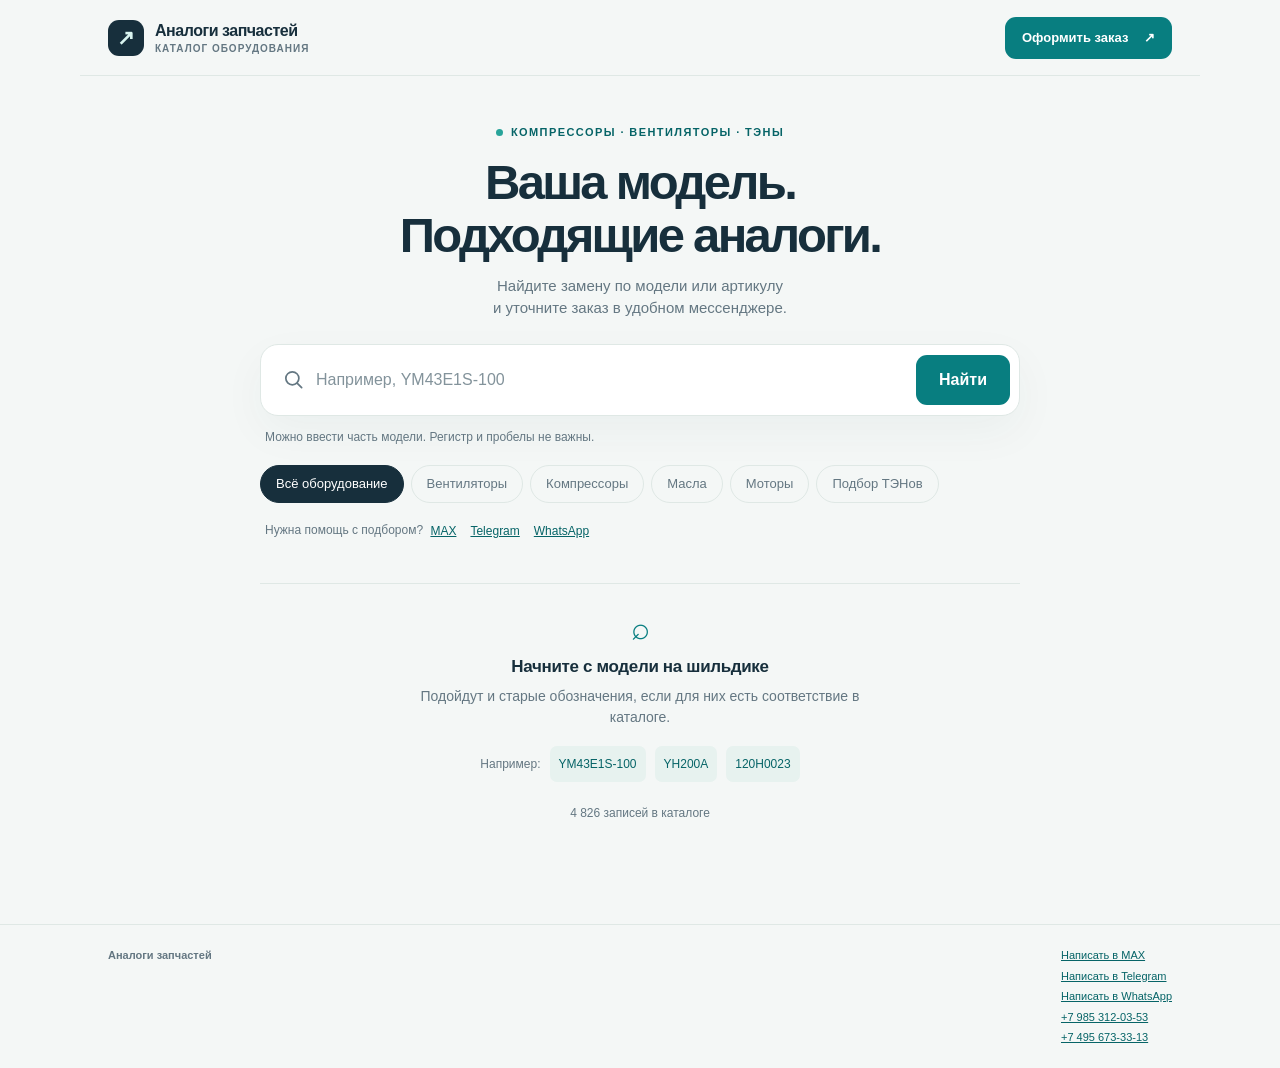
==== commit c7870adb: "Add files via upload" ====
--- a/index.html
+++ b/index.html
@@ -4,9 +4,9 @@
 <meta charset="utf-8"><meta name="viewport" content="width=device-width, initial-scale=1"><meta name="theme-color" content="#f4f7f6">
 <meta name="description" content="Поиск аналогов запчастей по модели или артикулу. Компрессоры, вентиляторы и подбор ТЭНов.">
 <title>Аналоги запчастей — поиск по каталогу</title>
-<link rel="stylesheet" href="./assets/site.css?v=20261116-2">
-<script defer src="./assets/vendor/jszip.min.js?v=20261116-2"></script><script type="module" src="./assets/app.js?v=20261116-2"></script>
-</head>
+<link rel="stylesheet" href="./assets/site.css?v=20261117-check1">
+<script defer src="./assets/vendor/jszip.min.js?v=20261117-check1"></script><script type="module" src="./assets/app.js?v=20261117-check1"></script>
+<link rel="icon" type="image/svg+xml" href="./assets/catalog-icon.svg?v=20261117-check1"><link rel="icon" type="image/png" sizes="32x32" href="./assets/catalog-icon-32.png?v=20261117-check1"><link rel="apple-touch-icon" sizes="180x180" href="./assets/catalog-icon-180.png?v=20261117-check1"><meta name="application-name" content="Аналоги запчастей"><meta name="apple-mobile-web-app-title" content="Аналоги запчастей"></head>
 <body>
 <header class="shell topbar"><a class="brand" href="./" aria-label="Аналоги запчастей, главная"><span class="mark" aria-hidden="true">↗</span><span>Аналоги запчастей<small>Каталог оборудования</small></span></a><button type="button" class="primary header-order" id="headerOrder">Оформить заказ <span aria-hidden="true">↗</span></button></header>
 <main class="shell">
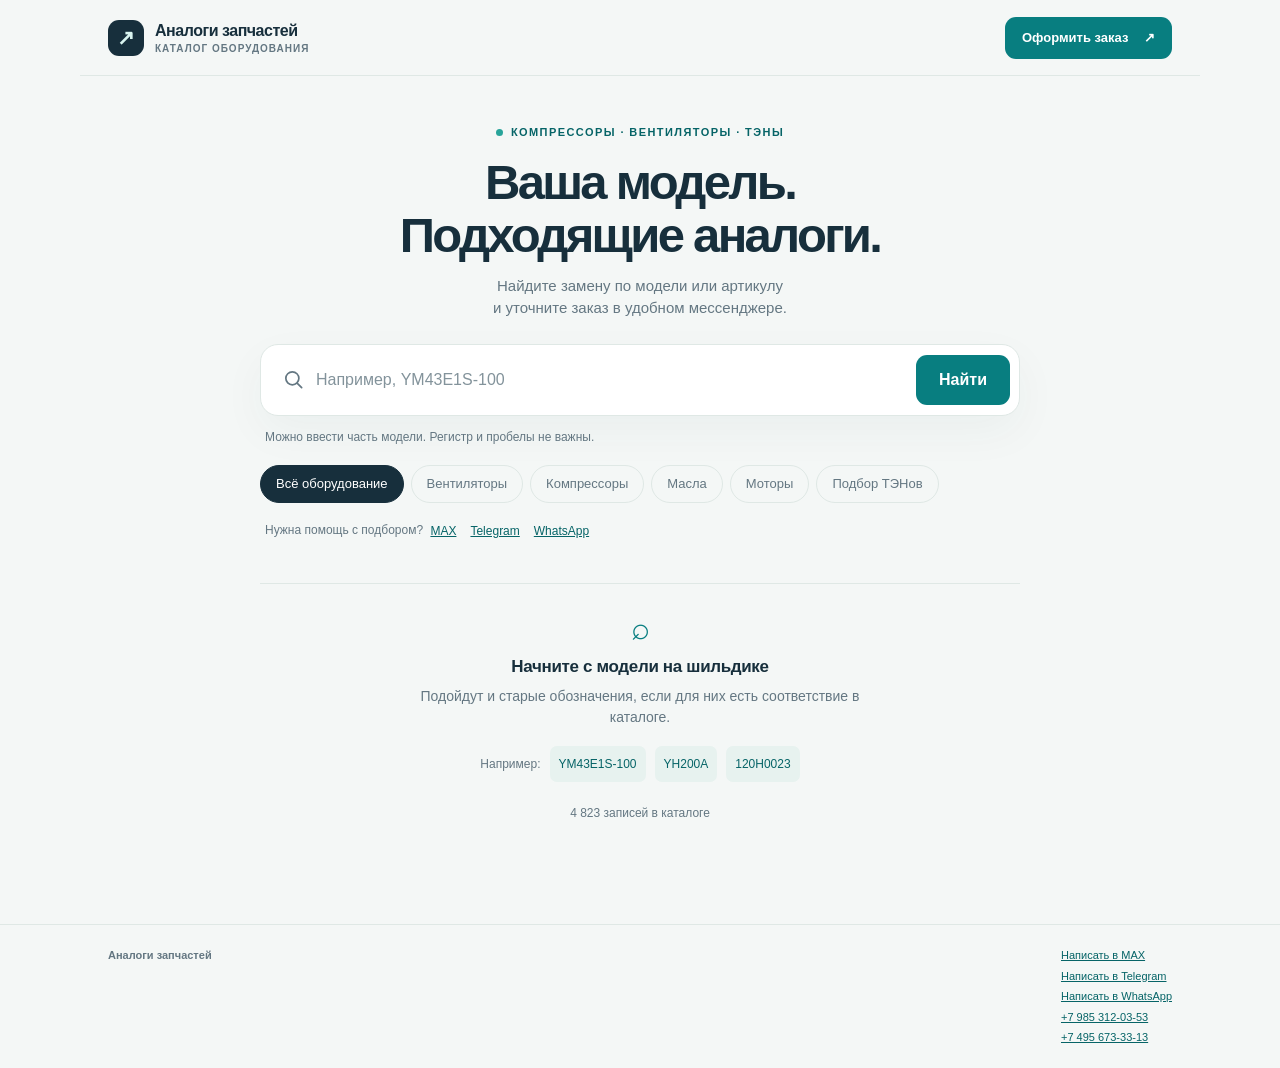
==== commit 1c412458: "Add files via upload" ====
--- a/index.html
+++ b/index.html
@@ -4,9 +4,9 @@
 <meta charset="utf-8"><meta name="viewport" content="width=device-width, initial-scale=1"><meta name="theme-color" content="#f4f7f6">
 <meta name="description" content="Поиск аналогов запчастей по модели или артикулу. Компрессоры, вентиляторы и подбор ТЭНов.">
 <title>Аналоги запчастей — поиск по каталогу</title>
-<link rel="stylesheet" href="./assets/site.css?v=20261117-check1">
-<script defer src="./assets/vendor/jszip.min.js?v=20261117-check1"></script><script type="module" src="./assets/app.js?v=20261117-check1"></script>
-<link rel="icon" type="image/svg+xml" href="./assets/catalog-icon.svg?v=20261117-check1"><link rel="icon" type="image/png" sizes="32x32" href="./assets/catalog-icon-32.png?v=20261117-check1"><link rel="apple-touch-icon" sizes="180x180" href="./assets/catalog-icon-180.png?v=20261117-check1"><meta name="application-name" content="Аналоги запчастей"><meta name="apple-mobile-web-app-title" content="Аналоги запчастей"></head>
+<link rel="stylesheet" href="./assets/site.css?v=20261118-review1">
+<script defer src="./assets/vendor/jszip.min.js?v=20261118-review1"></script><script type="module" src="./assets/app.js?v=20261118-review1"></script>
+<link rel="icon" type="image/svg+xml" href="./assets/catalog-icon.svg?v=20261118-review1"><link rel="icon" type="image/png" sizes="32x32" href="./assets/catalog-icon-32.png?v=20261118-review1"><link rel="apple-touch-icon" sizes="180x180" href="./assets/catalog-icon-180.png?v=20261118-review1"><meta name="application-name" content="Аналоги запчастей"><meta name="apple-mobile-web-app-title" content="Аналоги запчастей"></head>
 <body>
 <header class="shell topbar"><a class="brand" href="./" aria-label="Аналоги запчастей, главная"><span class="mark" aria-hidden="true">↗</span><span>Аналоги запчастей<small>Каталог оборудования</small></span></a><button type="button" class="primary header-order" id="headerOrder">Оформить заказ <span aria-hidden="true">↗</span></button></header>
 <main class="shell">
